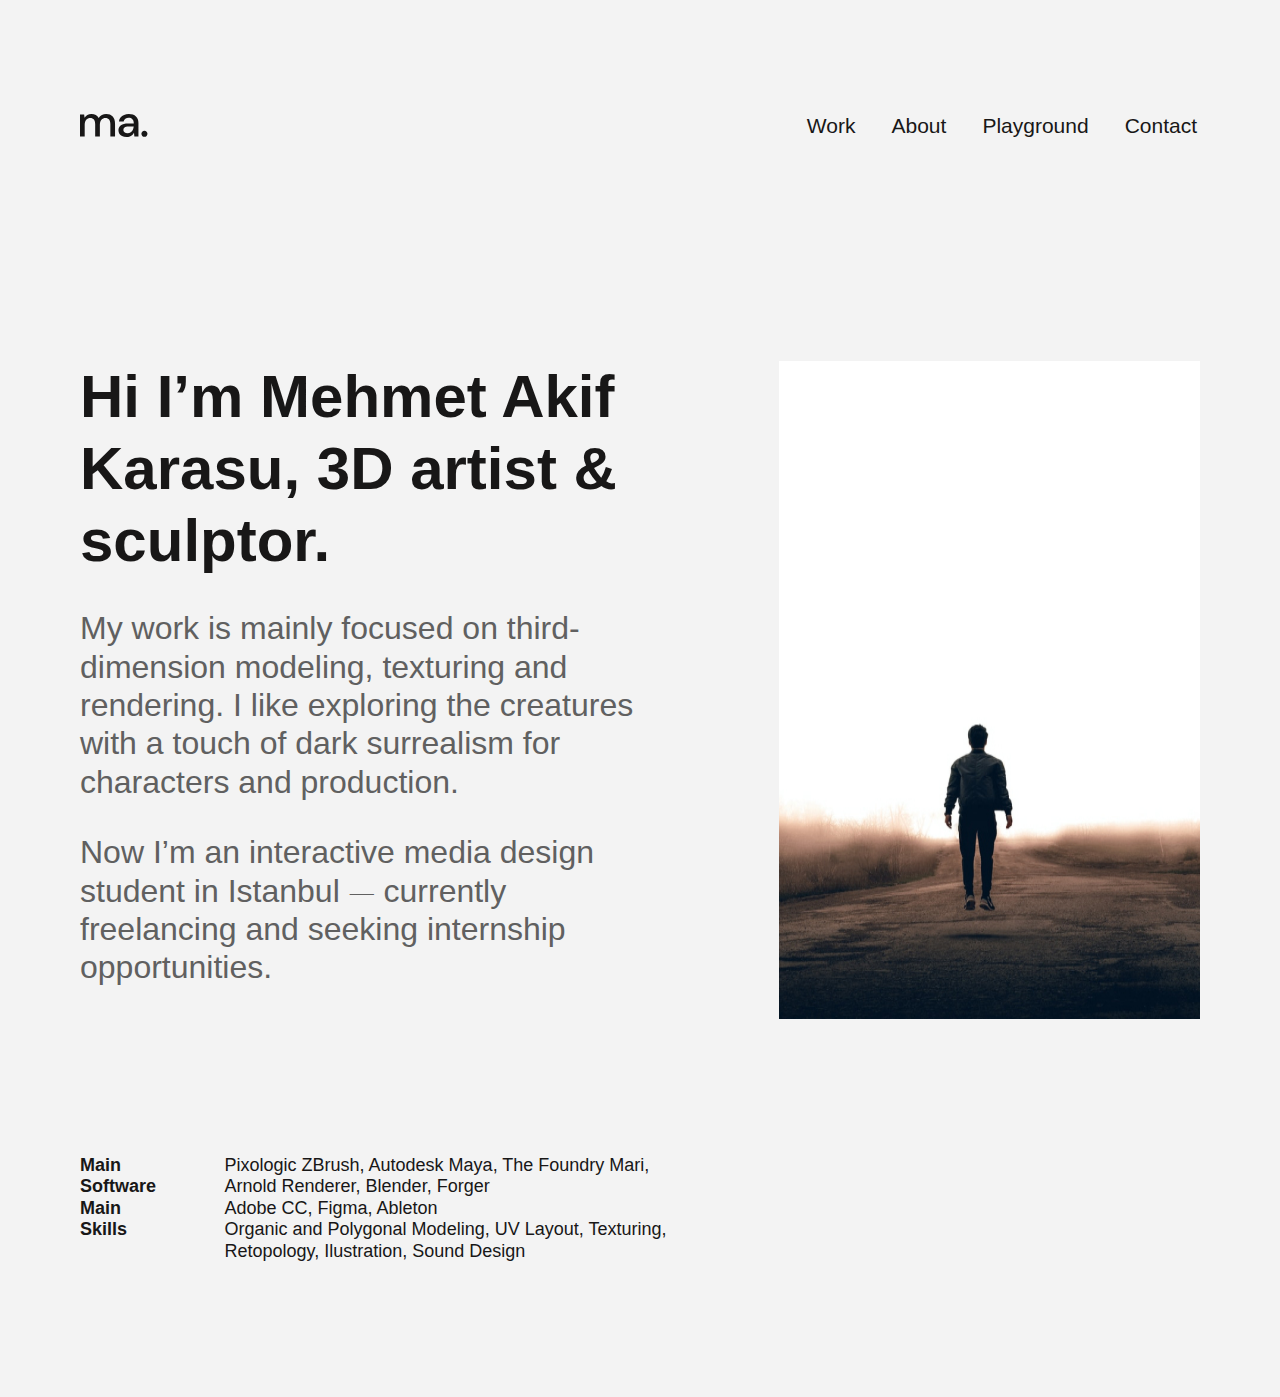
==== index.html @ 3b7fa87a "jan 23" ====
<!DOCTYPE html>
<html lang="en">

<head>
    <meta charset="UTF-8">
    <meta name="viewport" content="width=device-width, initial-scale=1.0">
    <title>Ma</title>
    <link rel="stylesheet" href="css/style.css">
    <link rel="preconnect" href="https://fonts.googleapis.com">
    <link rel="preconnect" href="https://fonts.gstatic.com" crossorigin>
    <link href="https://fonts.googleapis.com/css2?family=Manrope:wght@200..800&display=swap" rel="stylesheet">
</head>

<body>
    <header class="header" id="header">
        <div class="container">
            <div class="header__inner">
                <a href="#" class="logo">
                    <img src="images/Site-logo.svg" alt="Ma">
                </a>
                <nav class="header__nav">
                    <ul class="header__list">
                        <li>
                            <a href="" class="header__link header__link--active">Work</a>
                        </li>
                        <li>
                            <a href="" class="header__link">About</a>
                        </li>
                        <li>
                            <a href="" class="header__link">Playground</a>
                        </li>
                        <li>
                            <a href="" class="header__link">Contact</a>
                        </li>
                    </ul>
                </nav>
            </div>
        </div>
    </header>

    <section class="home">
        <div class="container">
            <div class="home__inner">
                <div class="home__content">
                    <h1 class="home__title">Hi I’m Mehmet Akif Karasu, 3D artist & sculptor.</h1>
                    <p class="home__text">My work is mainly focused on third-dimension modeling, texturing and
                        rendering. I
                        like exploring the creatures with a touch of dark surrealism for characters and production.</p>
                    <p class="home__text">Now I’m an interactive media design student in Istanbul ⏤ currently
                        freelancing
                        and seeking internship opportunities.
                    </p>
                </div>
                <img src="images/Profile.jpg" alt="photo">
            </div>
    </section>


    <section class="info">
        <div class="container">
            <div class="info__inner">
                <div>
                    <h1 class="info__title">Main Software</h1>
                    <h2 class="info__title">Main Skills</h2>
                </div>
                <div>
                    <p class="info__text">Pixologic ZBrush, Autodesk Maya, The Foundry Mari, Arnold Renderer, Blender,
                        Forger
                    </p>
                    <p class="info__text">Adobe CC, Figma, Ableton
                    </p>
                    <p class="info__text">Organic and Polygonal Modeling, UV Layout, Texturing, Retopology, Ilustration,
                        Sound Design
                    </p>
                </div>

            </div>
        </div>
    </section>
















</body>

</html>
---- css/style.css ----
@import url('https://fonts.googleapis.com/css2?family=Manrope:wght@200..800&display=swap');

@import 'basic/_reset.css';
@import 'basic/_vars.css';
@import "basic/_global.css";
@import "basic/_fonts.css";

@import "components/_header.css";

@import "home/_home.css"
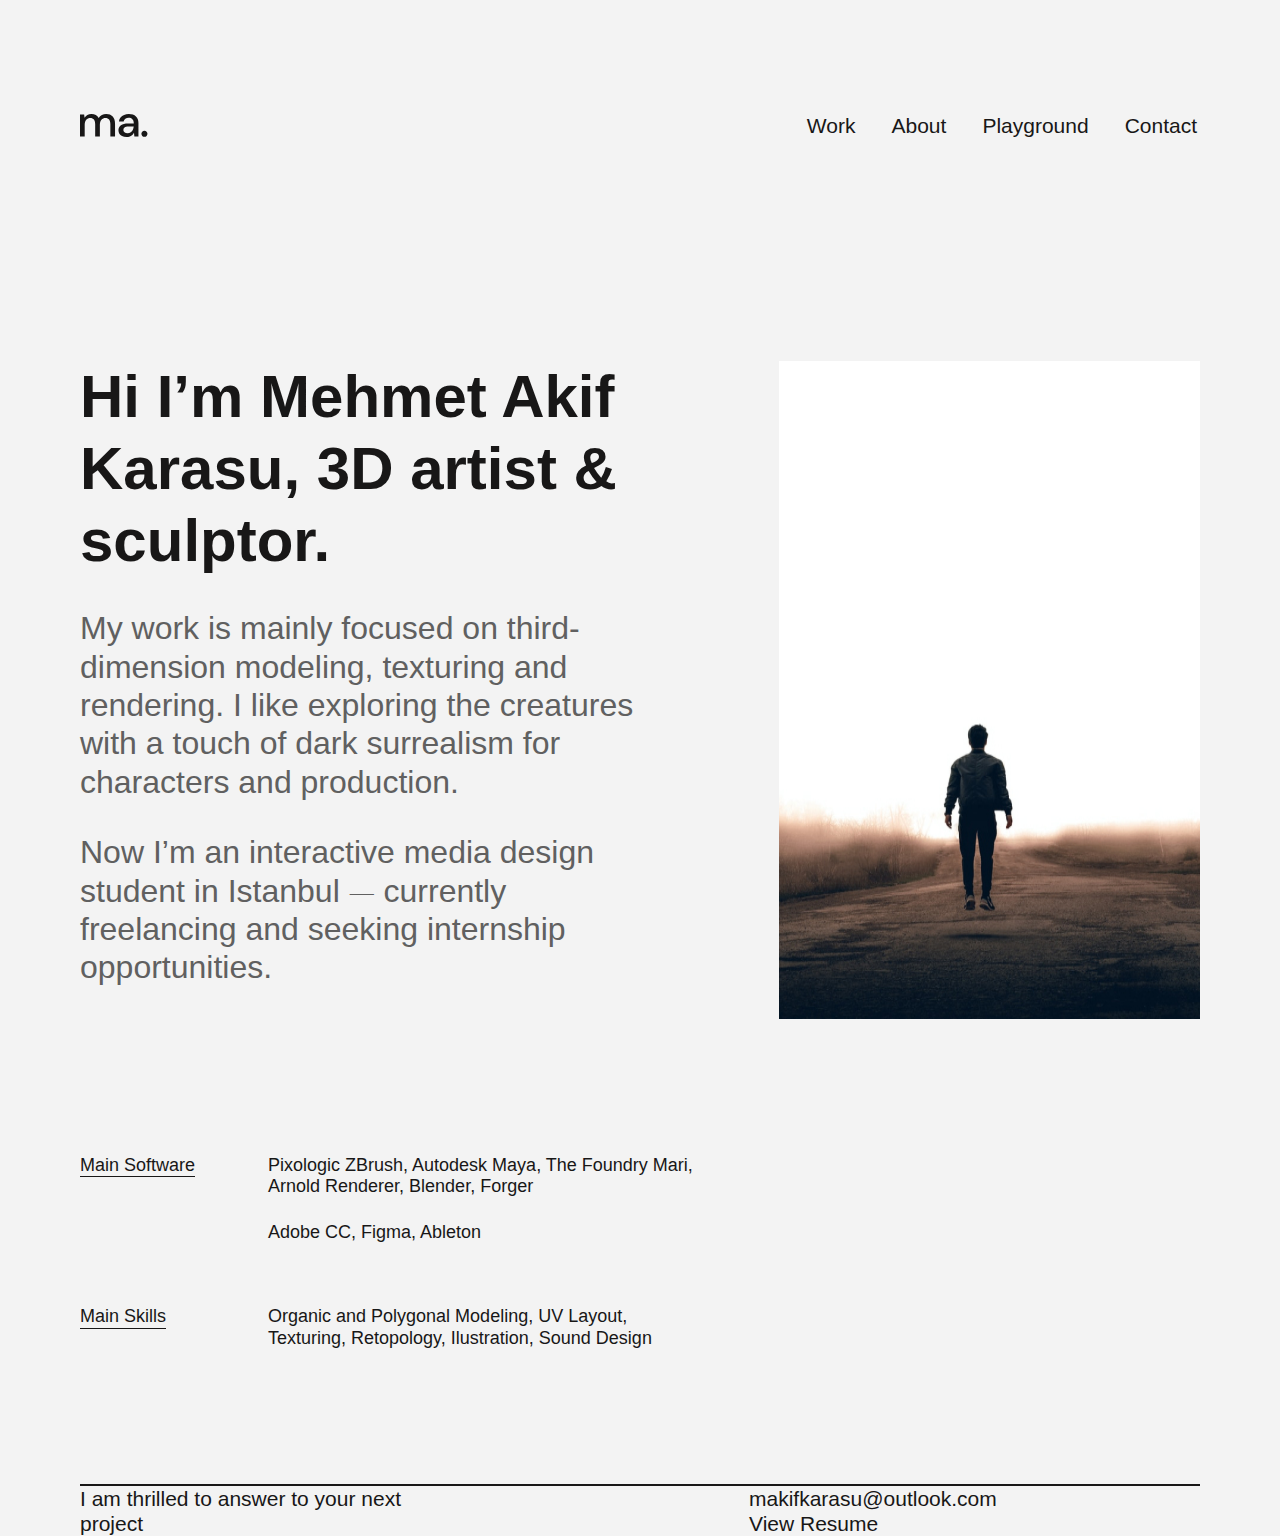
==== commit db4d3d73: "jan 27" ====
--- a/index.html
+++ b/index.html
@@ -37,60 +37,82 @@
             </div>
         </div>
     </header>
+    <main>
+        <section class="home">
+            <div class="container">
+                <div class="home__inner">
+                    <div class="home__content">
+                        <h1 class="home__title">Hi I’m Mehmet Akif Karasu, 3D artist & sculptor.</h1>
+                        <p class="home__text">My work is mainly focused on third-dimension modeling, texturing and
+                            rendering. I
+                            like exploring the creatures with a touch of dark surrealism for characters and production.
+                        </p>
+                        <p class="home__text">Now I’m an interactive media design student in Istanbul ⏤ currently
+                            freelancing
+                            and seeking internship opportunities.
+                        </p>
+                    </div>
+                    <img src="images/Profile.jpg" alt="photo">
+                </div>
+        </section>
 
-    <section class="home">
-        <div class="container">
-            <div class="home__inner">
-                <div class="home__content">
-                    <h1 class="home__title">Hi I’m Mehmet Akif Karasu, 3D artist & sculptor.</h1>
-                    <p class="home__text">My work is mainly focused on third-dimension modeling, texturing and
-                        rendering. I
-                        like exploring the creatures with a touch of dark surrealism for characters and production.</p>
-                    <p class="home__text">Now I’m an interactive media design student in Istanbul ⏤ currently
-                        freelancing
-                        and seeking internship opportunities.
-                    </p>
+        <div class="info">
+            <div class="container">
+                <div class="info__items">
+                    <div class="info__item">
+                        <div class="info__left">
+                            <p class="info__subtitle">Main Software</p>
+                        </div>
+                        <div class="info__text">
+                            <p>
+                                Pixologic ZBrush, Autodesk Maya, The Foundry Mari, Arnold Renderer, Blender, Forger
+                            </p>
+                            <p>
+                                Adobe CC, Figma, Ableton
+                            </p>
+                        </div>
+                    </div>
+                    <div class="info__item">
+                        <div class="info__left">
+                            <p class="info__subtitle">Main Skills</p>
+                        </div>
+                        <div class="info__text">
+                            <p>
+                                Organic and Polygonal Modeling, UV Layout, Texturing, Retopology, Ilustration, Sound Design
+                            </p>
+                        </div>
+                    </div> 
                 </div>
-                <img src="images/Profile.jpg" alt="photo">
             </div>
-    </section>
+        </div>
+
+        <div class="contact">
+            <div class="container">
+                <div class="contact__items">
+                    <div class="contact__item">
+                        <div class="contact__left">
+                            <p class="contact__subtitle">I am thrilled to answer to your next project</p>
+                        </div>
+                        <div class="contact__text">
+                            <p>
+                                makifkarasu@outlook.com
+                            </p>
+                            <p>
+                                View Resume
+                            </p>
+                        </div>
+                    </div> 
+                </div>
+            </div>
+        </div>
 
 
-    <section class="info">
-        <div class="container">
-            <div class="info__inner">
-                <div>
-                    <h1 class="info__title">Main Software</h1>
-                    <h2 class="info__title">Main Skills</h2>
-                </div>
-                <div>
-                    <p class="info__text">Pixologic ZBrush, Autodesk Maya, The Foundry Mari, Arnold Renderer, Blender,
-                        Forger
-                    </p>
-                    <p class="info__text">Adobe CC, Figma, Ableton
-                    </p>
-                    <p class="info__text">Organic and Polygonal Modeling, UV Layout, Texturing, Retopology, Ilustration,
-                        Sound Design
-                    </p>
-                </div>
-
-            </div>
         </div>
-    </section>
 
 
 
 
-
-
-
-
-
-
-
-
-
-
+    </main>
 
 
 </body>
--- a/css/style.css
+++ b/css/style.css
@@ -7,4 +7,6 @@
 
 @import "components/_header.css";
 
-@import "home/_home.css"+@import "home/_home.css";
+@import "home/_info.css";
+@import "home/_contact.css";
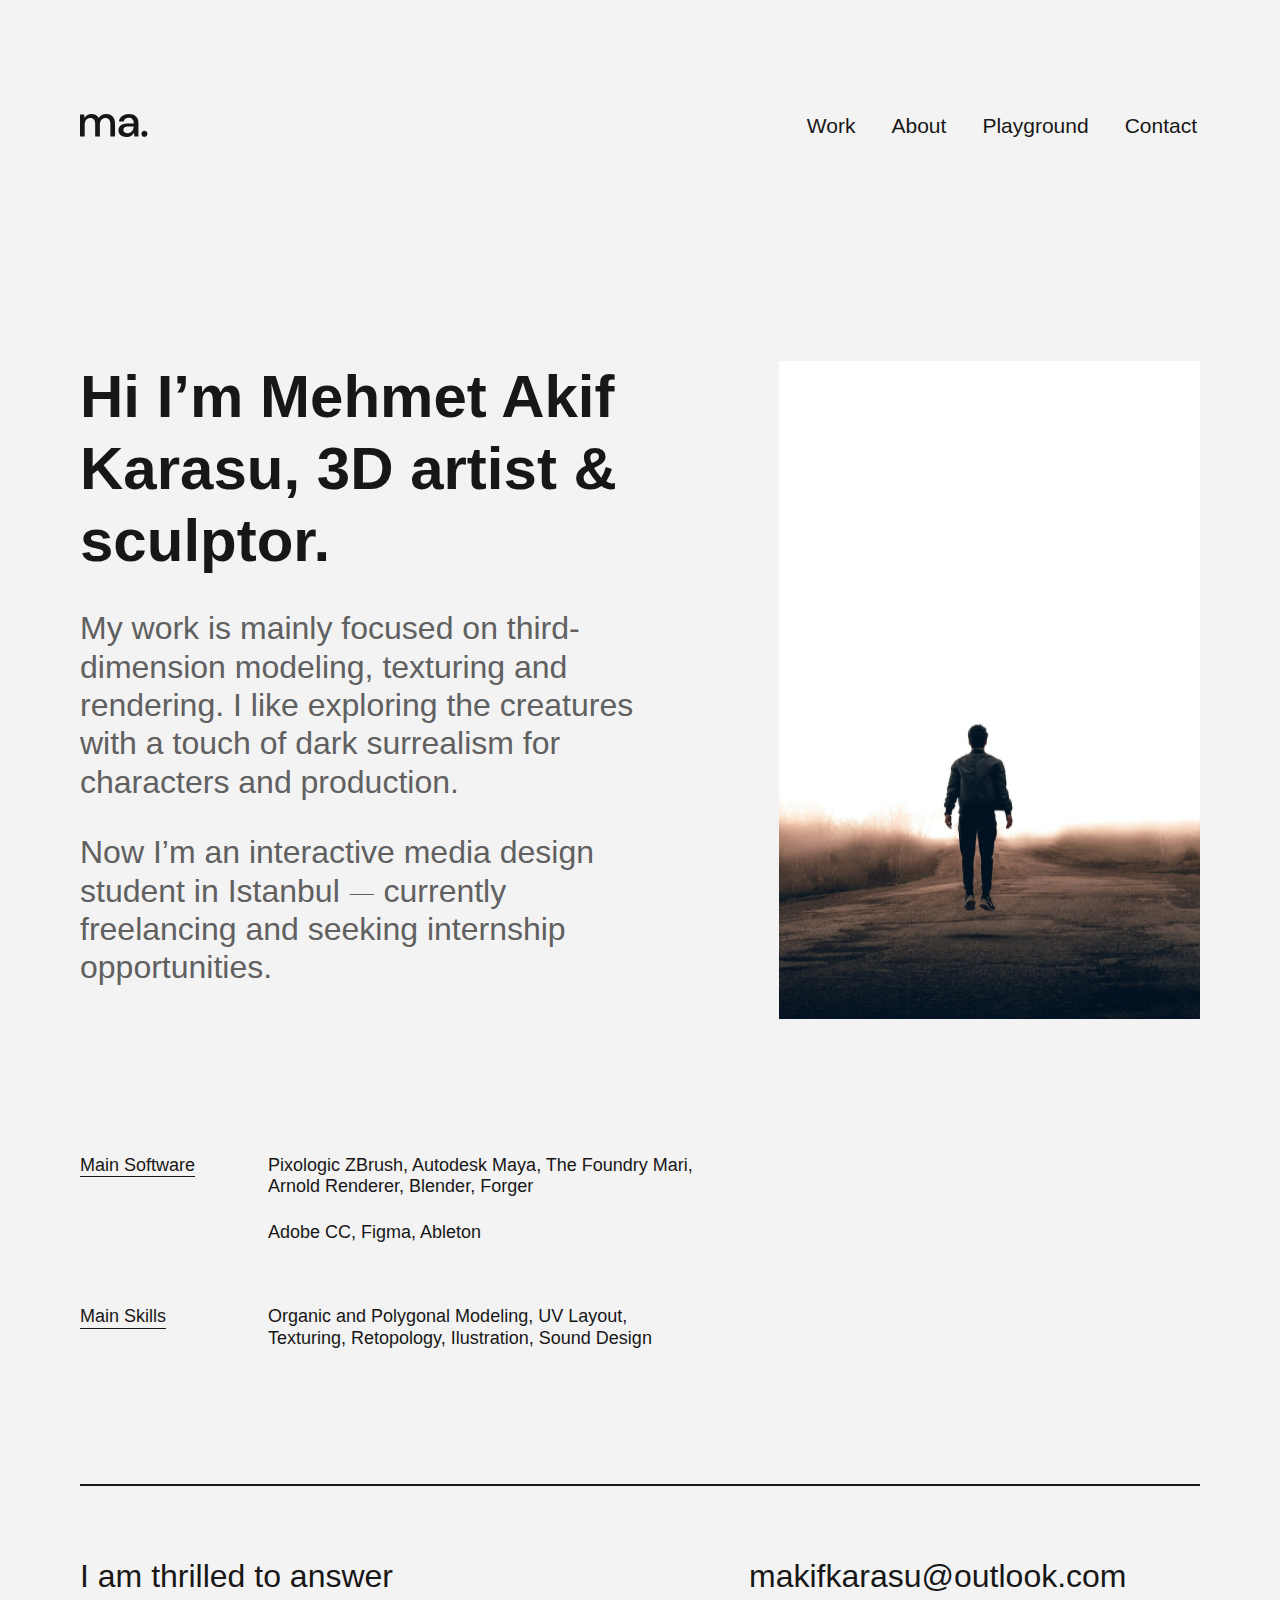
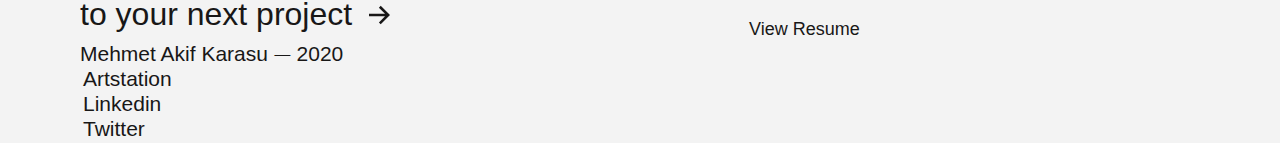
==== commit a27ba37d: "privet" ====
--- a/index.html
+++ b/index.html
@@ -91,13 +91,17 @@
                 <div class="contact__items">
                     <div class="contact__item">
                         <div class="contact__left">
-                            <p class="contact__subtitle">I am thrilled to answer to your next project</p>
+                            <p class="contact__subtitle">
+                                I am thrilled to answer to your next project
+                                <img class="arrow" src="/images/↓.svg" width="21" height="24" alt="" >
+                            </p>
                         </div>
+                        
                         <div class="contact__text">
-                            <p>
+                            <p class="contact__mail">
                                 makifkarasu@outlook.com
                             </p>
-                            <p>
+                            <p class="contact__resume">
                                 View Resume
                             </p>
                         </div>
@@ -105,14 +109,33 @@
                 </div>
             </div>
         </div>
-
-
+        </div>
+    </main>
+    <footer class="footer" id="footer">
+        <div class="container">
+            <div class="footer__inner">
+                <nav class="footer__nav">
+                    <ul class="footer__list">
+                        <li>
+                            Mehmet Akif Karasu ⏤ 2020
+                        </li>
+                        <li>
+                            <a href="" class="header__link">Artstation</a>
+                        </li>
+                        <li>
+                            <a href="" class="header__link">Linkedin</a>
+                        </li>
+                        <li>
+                            <a href="" class="header__link">Twitter</a>
+                        </li>
+                    </ul>
+                </nav>
+            </div>
         </div>
 
 
 
-
-    </main>
+    </footer>
 
 
 </body>
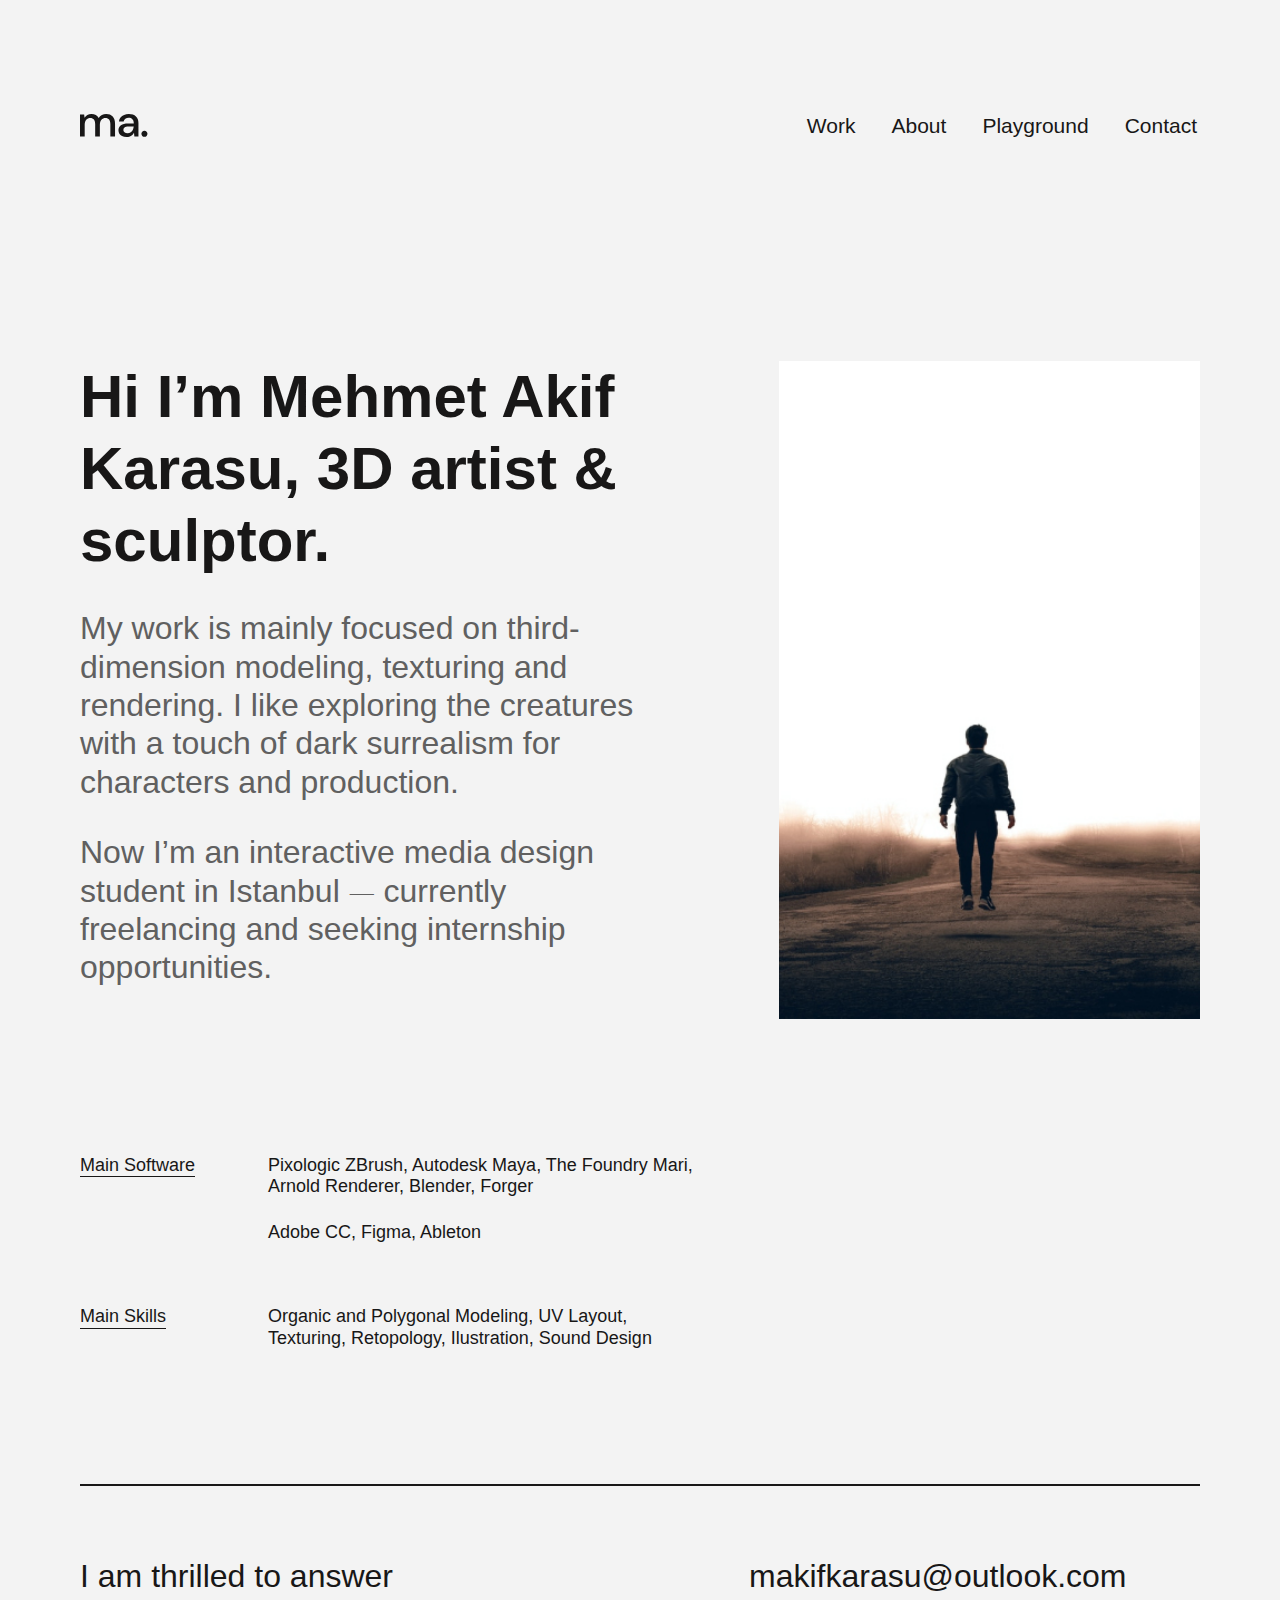
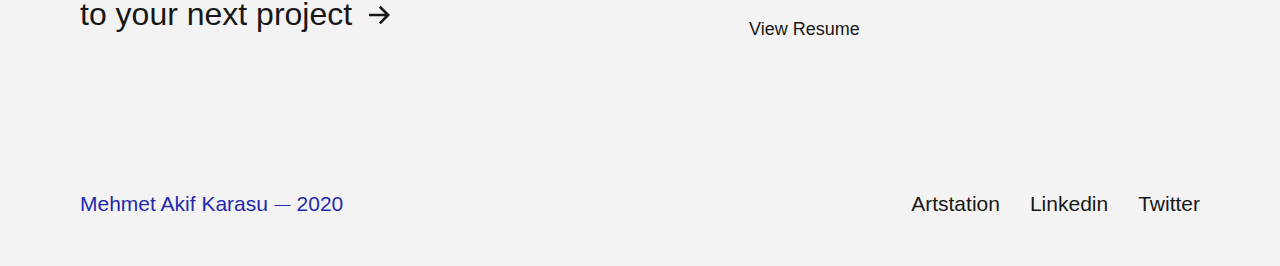
==== commit 560b6e54: "jan 31" ====
--- a/index.html
+++ b/index.html
@@ -21,10 +21,10 @@
                 <nav class="header__nav">
                     <ul class="header__list">
                         <li>
-                            <a href="" class="header__link header__link--active">Work</a>
+                            <a href="cases.html" class="header__link header__link--active" >Work</a>
                         </li>
                         <li>
-                            <a href="" class="header__link">About</a>
+                            <a href="index.html" class="header__link">About</a>
                         </li>
                         <li>
                             <a href="" class="header__link">Playground</a>
@@ -52,7 +52,7 @@
                             and seeking internship opportunities.
                         </p>
                     </div>
-                    <img src="images/Profile.jpg" alt="photo">
+                    <img class="home__img" src="images/Profile.jpg" alt="photo">
                 </div>
         </section>
 
@@ -114,19 +114,19 @@
     <footer class="footer" id="footer">
         <div class="container">
             <div class="footer__inner">
+                <p class="footer__title">
+                    Mehmet Akif Karasu ⏤ 2020
+                </p>
                 <nav class="footer__nav">
                     <ul class="footer__list">
                         <li>
-                            Mehmet Akif Karasu ⏤ 2020
+                            <a href="" class="footer__link">Artstation</a>
                         </li>
                         <li>
-                            <a href="" class="header__link">Artstation</a>
+                            <a href="" class="footer__link">Linkedin</a>
                         </li>
                         <li>
-                            <a href="" class="header__link">Linkedin</a>
-                        </li>
-                        <li>
-                            <a href="" class="header__link">Twitter</a>
+                            <a href="" class="footer__link">Twitter</a>
                         </li>
                     </ul>
                 </nav>
--- a/css/style.css
+++ b/css/style.css
@@ -6,7 +6,13 @@
 @import "basic/_fonts.css";
 
 @import "components/_header.css";
+@import "components/_footer.css";
+
 
 @import "home/_home.css";
 @import "home/_info.css";
 @import "home/_contact.css";
+
+@import "work/_work.css";
+
+
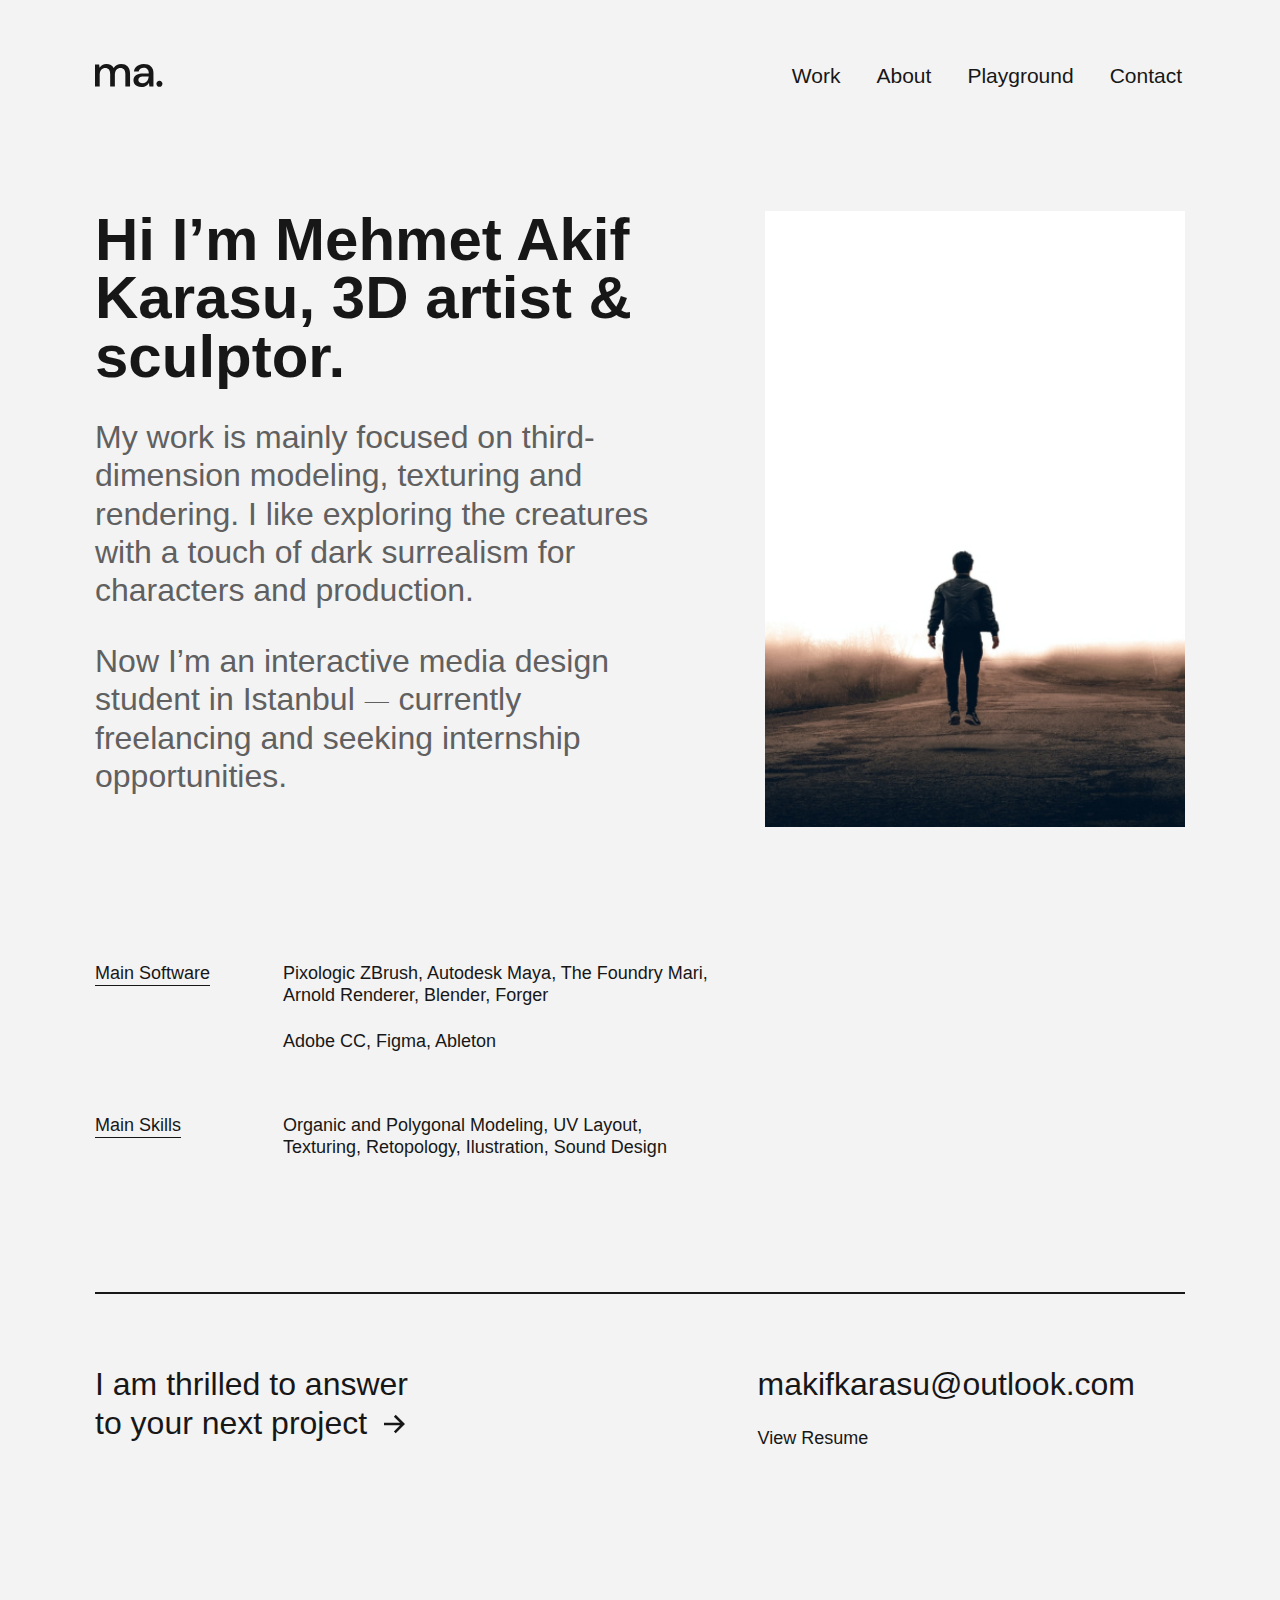
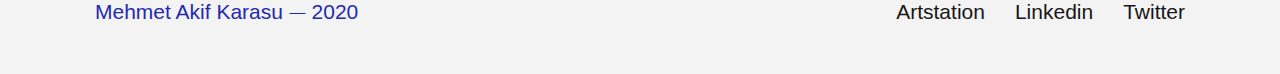
==== commit 3936d560: "feb 15" ====
--- a/index.html
+++ b/index.html
@@ -52,7 +52,7 @@
                             and seeking internship opportunities.
                         </p>
                     </div>
-                    <img class="home__img" src="images/Profile.jpg" alt="photo">
+                    <img class="home__img" width="420" height="590" src="images/Profile.jpg" alt="photo">
                 </div>
         </section>
 
@@ -96,7 +96,6 @@
                                 <img class="arrow" src="/images/↓.svg" width="21" height="24" alt="" >
                             </p>
                         </div>
-                        
                         <div class="contact__text">
                             <p class="contact__mail">
                                 makifkarasu@outlook.com
@@ -111,6 +110,9 @@
         </div>
         </div>
     </main>
+
+
+
     <footer class="footer" id="footer">
         <div class="container">
             <div class="footer__inner">
--- a/css/style.css
+++ b/css/style.css
@@ -16,3 +16,4 @@
 @import "work/_work.css";
 
 
+
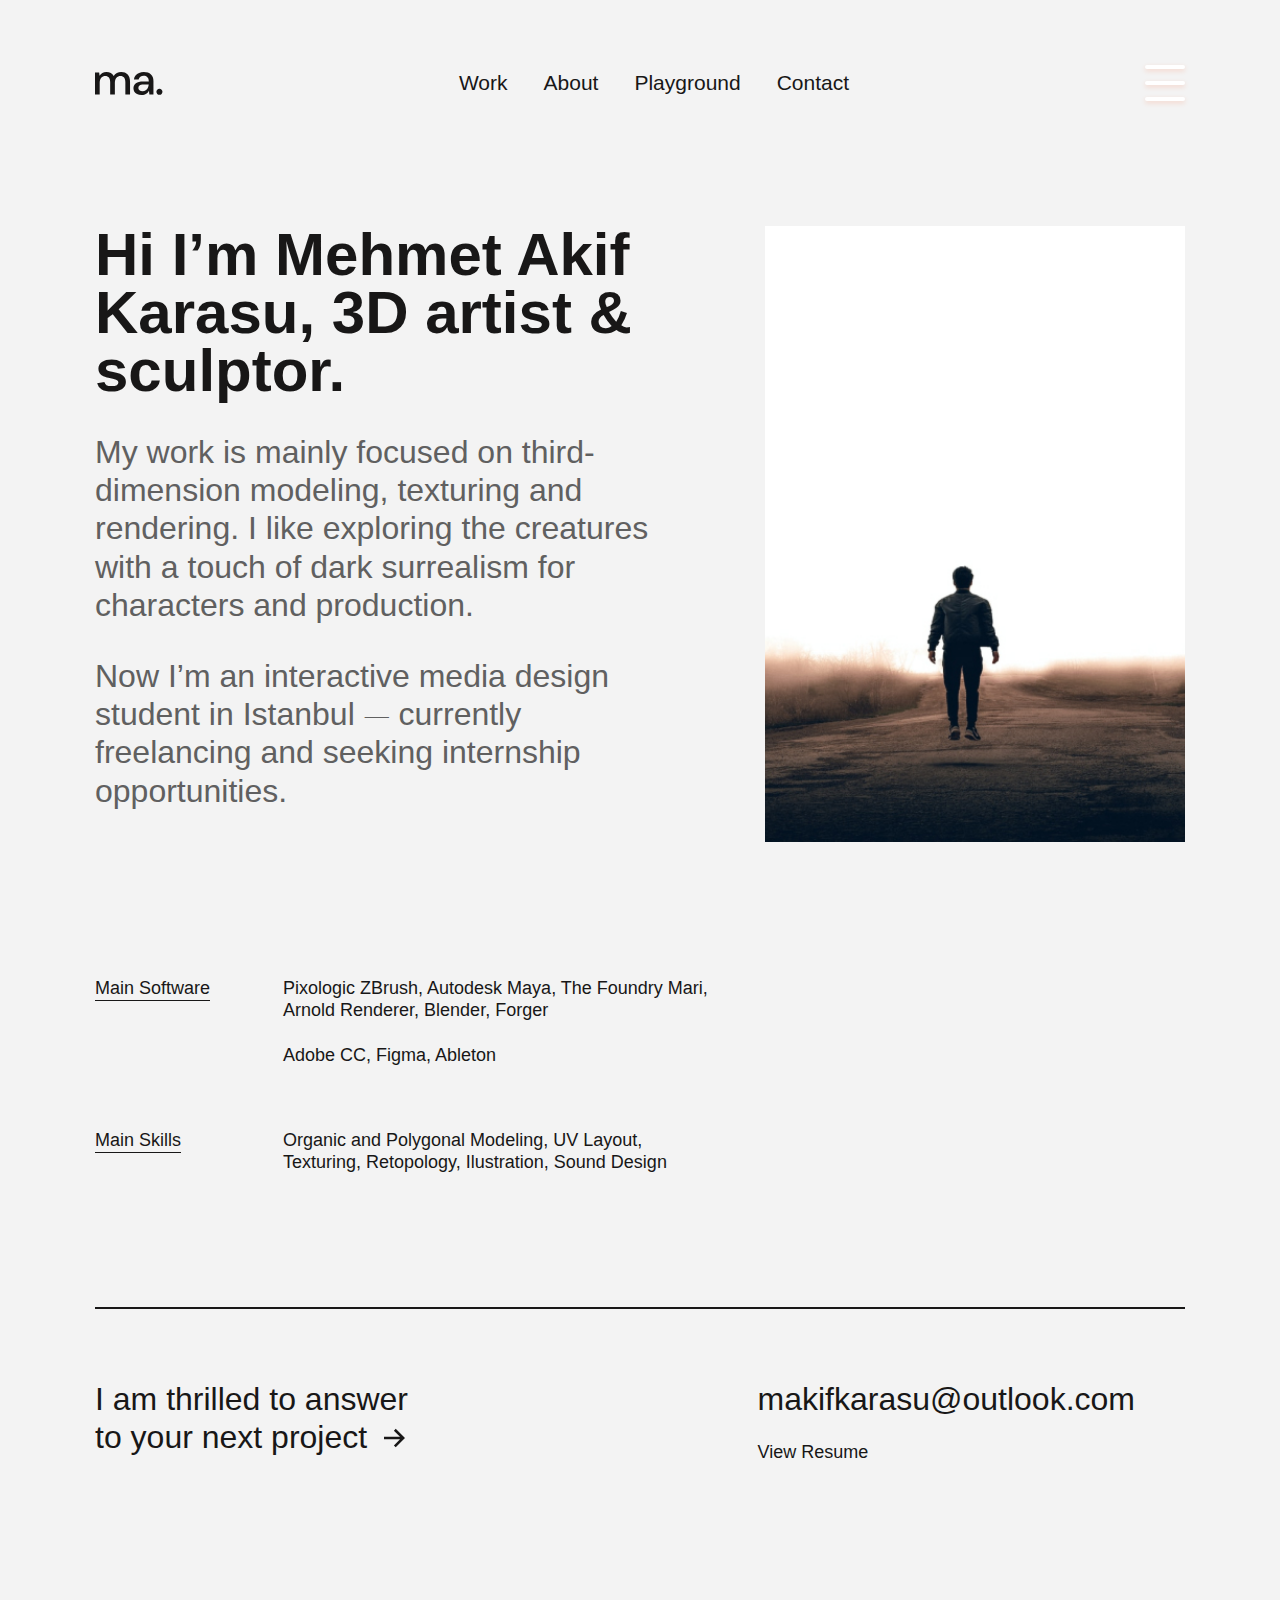
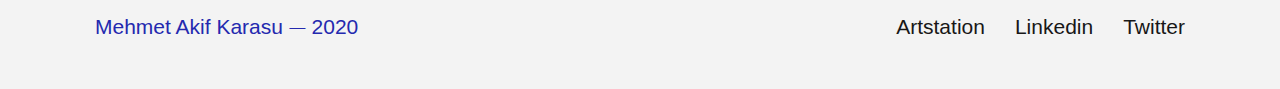
==== commit 6cdf3473: "кнопка и адаптив" ====
--- a/index.html
+++ b/index.html
@@ -34,6 +34,9 @@
                         </li>
                     </ul>
                 </nav>
+                <div class="menu-btn">
+                    <div class="menu-btn__burger"></div>
+                </div>
             </div>
         </div>
     </header>
@@ -54,6 +57,7 @@
                     </div>
                     <img class="home__img" width="420" height="590" src="images/Profile.jpg" alt="photo">
                 </div>
+            </div>
         </section>
 
         <div class="info">
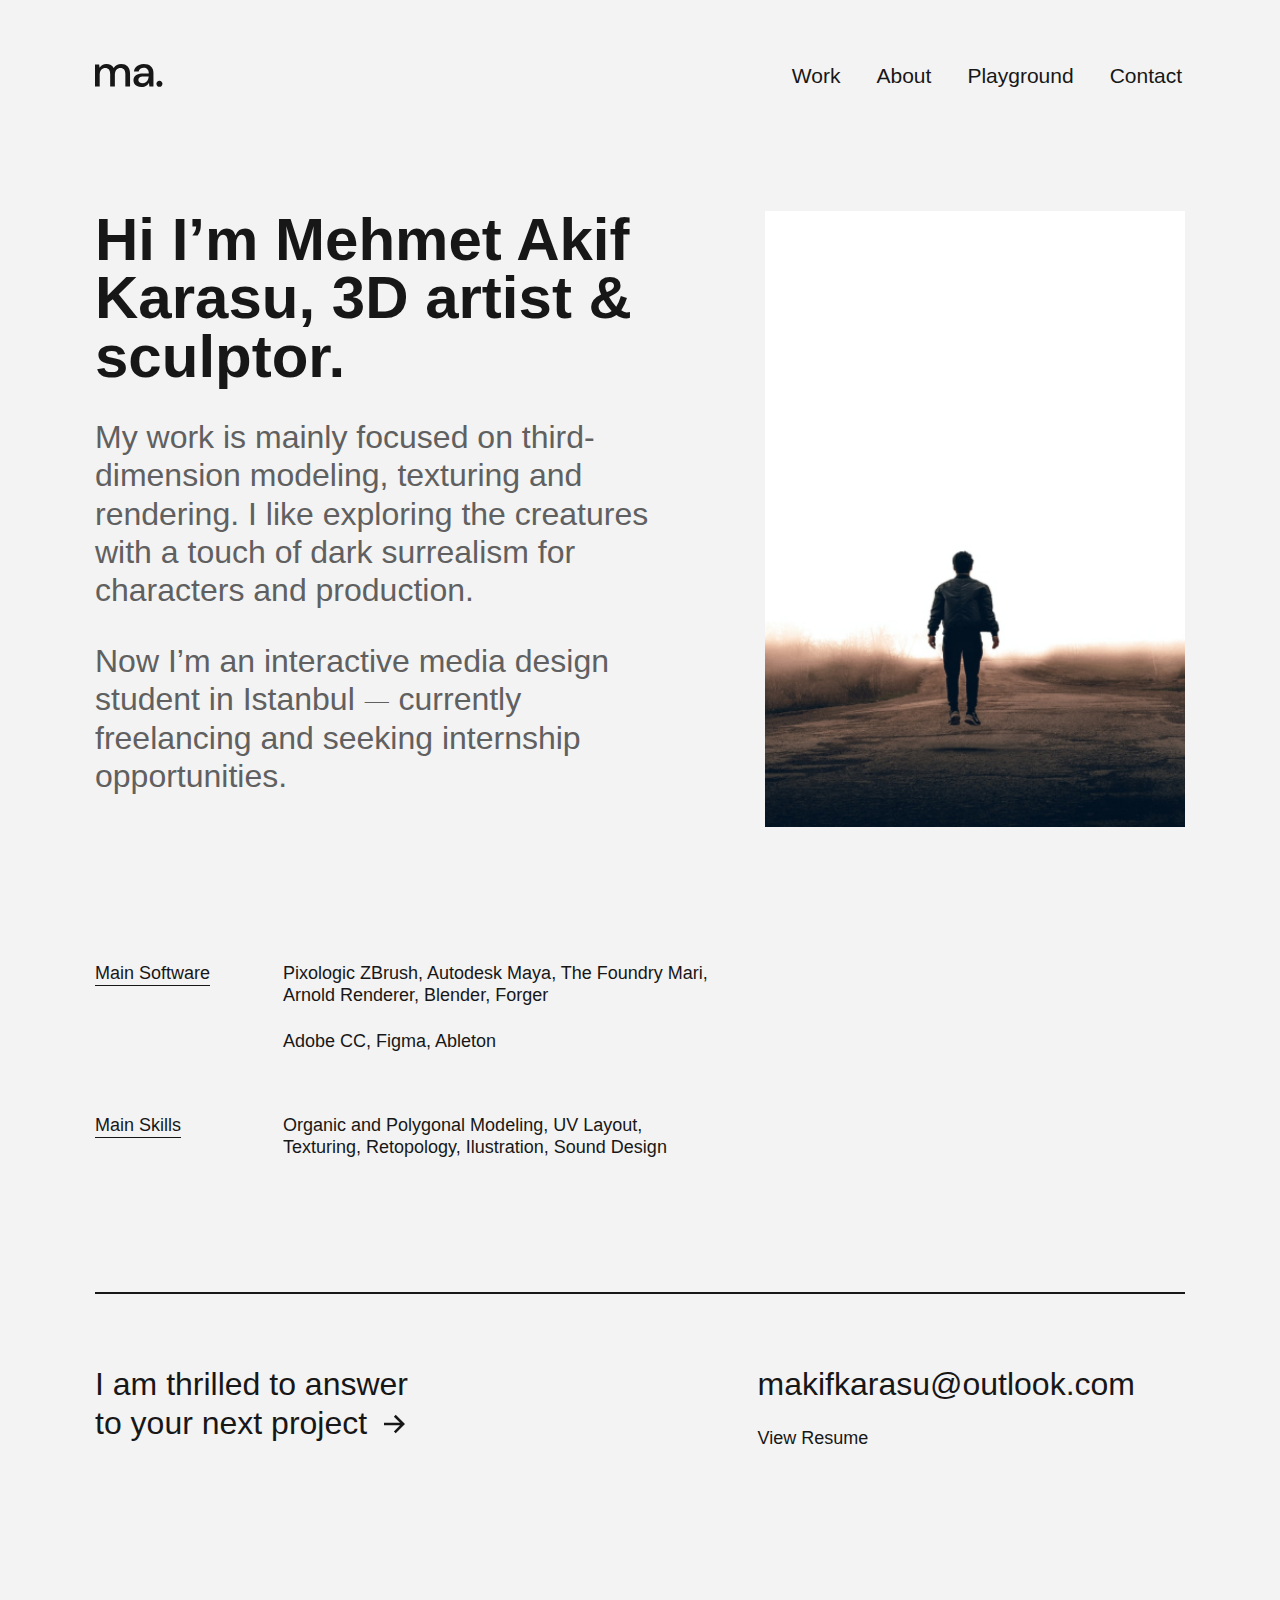
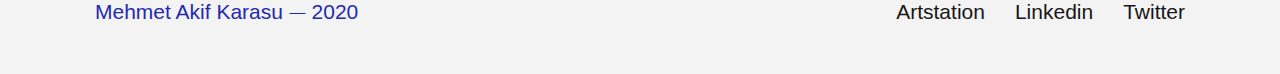
==== commit 11e32ca2: "меню" ====
--- a/index.html
+++ b/index.html
@@ -34,12 +34,29 @@
                         </li>
                     </ul>
                 </nav>
-                <div class="menu-btn">
+                <div class="menu-btn" type="button">
                     <div class="menu-btn__burger"></div>
                 </div>
             </div>
         </div>
+        <nav class="header__mobile">
+            <ul class="header__list">
+                <li>
+                    <a href="cases.html" class="header__link header__link--active" >Work</a>
+                </li>
+                <li>
+                    <a href="index.html" class="header__link">About</a>
+                </li>
+                <li>
+                    <a href="" class="header__link">Playground</a>
+                </li>
+                <li>
+                    <a href="" class="header__link">Contact</a>
+                </li>
+            </ul>
+        </nav>
     </header>
+    
     <main>
         <section class="home">
             <div class="container">
@@ -143,7 +160,7 @@
 
     </footer>
 
-
+<script src="js/index.js"></script>
 </body>
 
 </html>